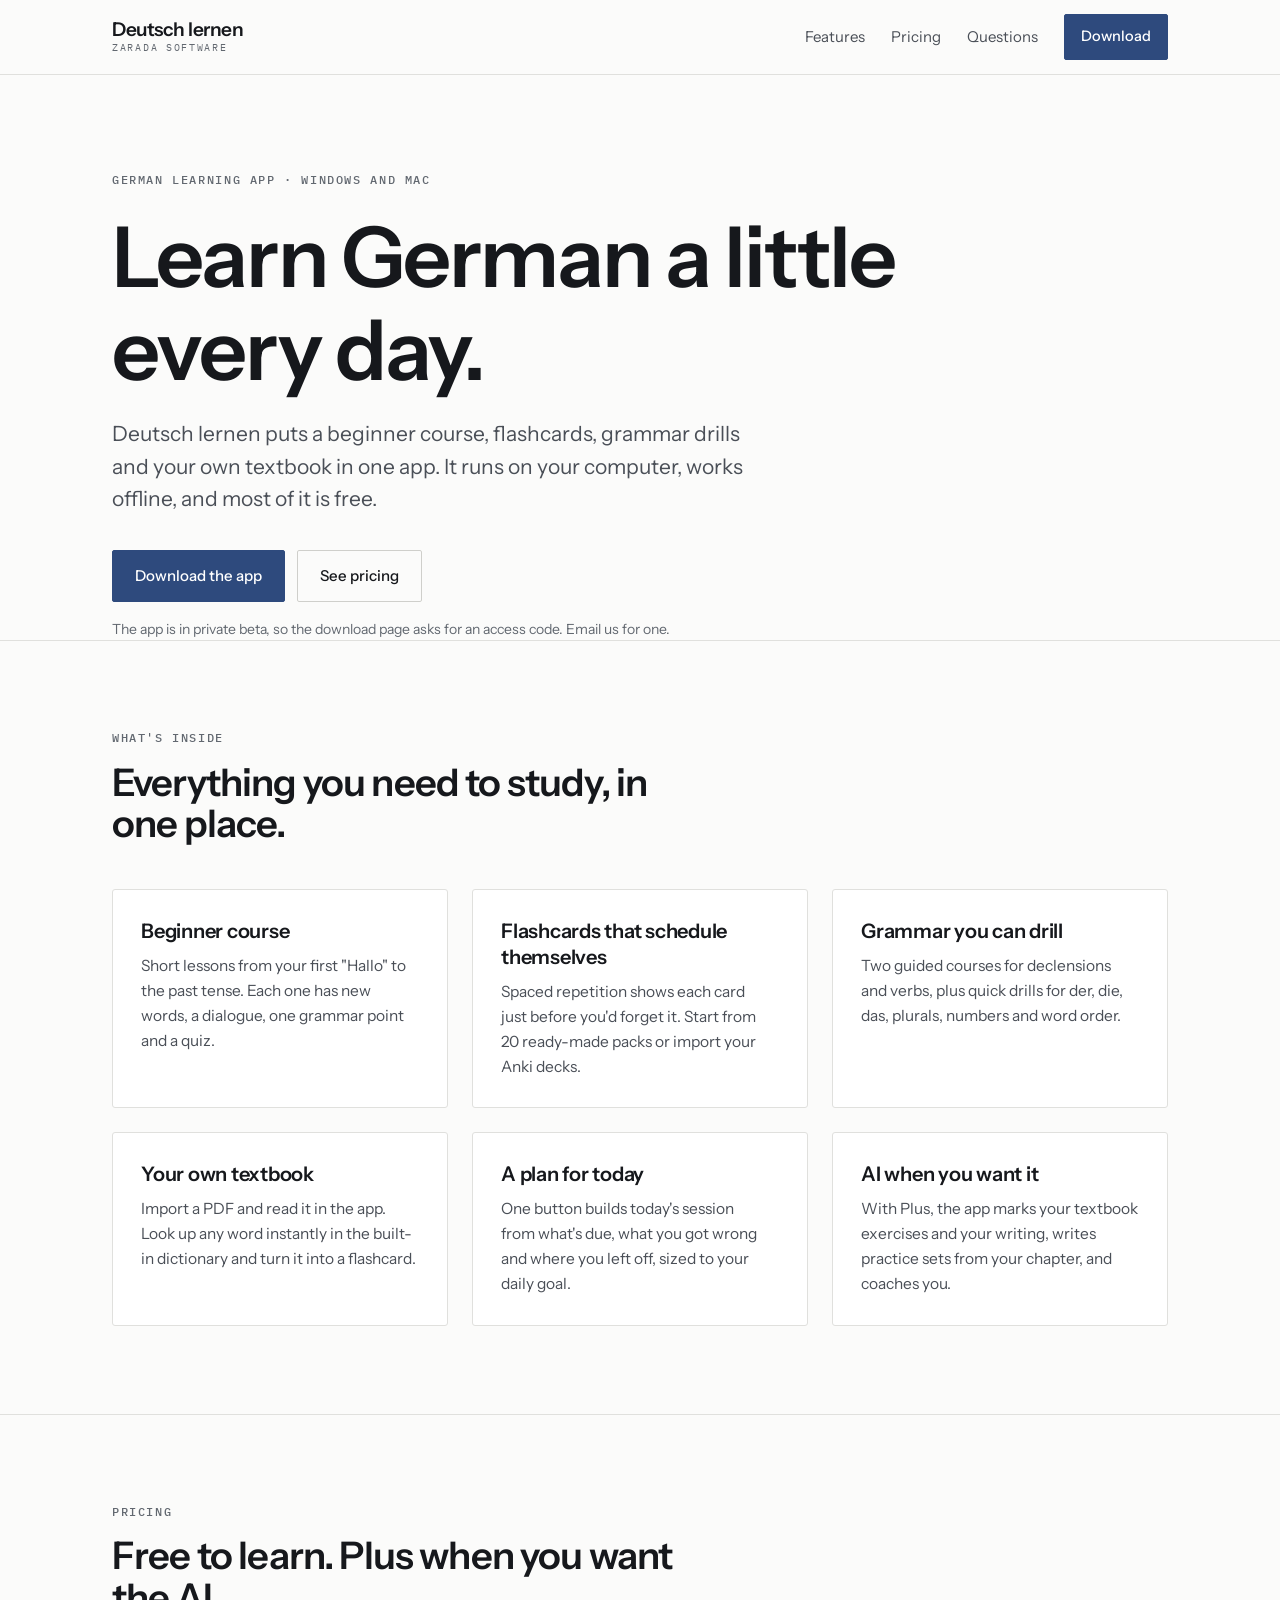
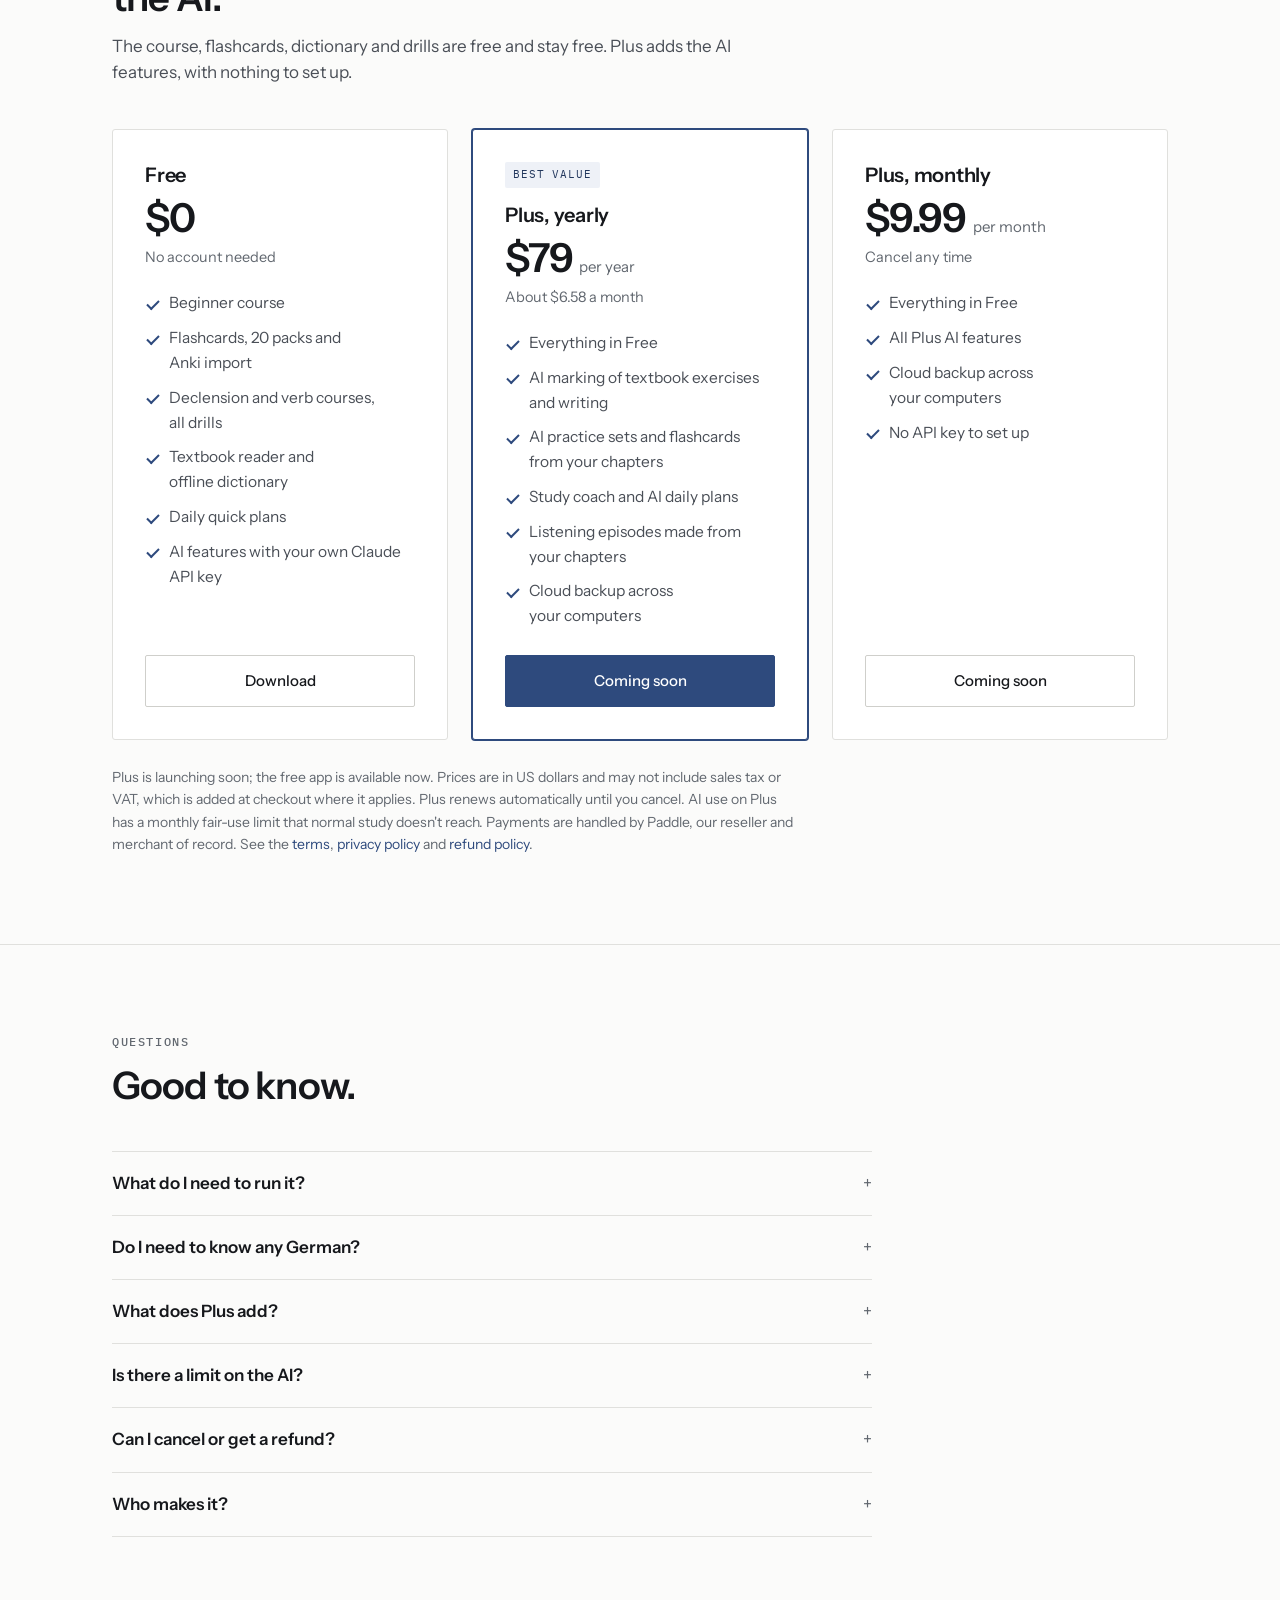
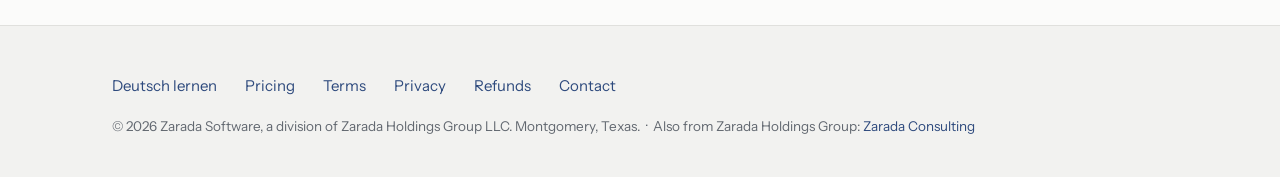
==== deutsch-lernen/index.html @ 9de16ccf "Add the Deutsch lernen product section: pricing, terms, privacy, refunds A software section at /deut" ====
<!DOCTYPE html>
<html lang="en">
<head>
<meta charset="utf-8">
<meta name="viewport" content="width=device-width, initial-scale=1">
<title>Deutsch lernen — Learn German a little every day</title>
<meta name="description" content="Deutsch lernen is a German learning app for Windows and Mac: a beginner course, flashcards, grammar drills and your own textbook in one place. Free to use, with an optional Plus plan for AI features.">
<meta property="og:type" content="website">
<meta property="og:title" content="Deutsch lernen — Learn German a little every day">
<meta property="og:description" content="A beginner course, flashcards, grammar drills and your own textbook in one app. Free to use, with an optional Plus plan for AI features.">
<meta property="og:url" content="https://zaradaholdingsgroup.com/deutsch-lernen/">
<link rel="preconnect" href="https://fonts.googleapis.com">
<link rel="preconnect" href="https://fonts.gstatic.com" crossorigin>
<link href="https://fonts.googleapis.com/css2?family=Instrument+Sans:ital,wght@0,400..700;1,400..600&family=IBM+Plex+Mono:wght@400;500&display=swap" rel="stylesheet">
<link rel="stylesheet" href="/styles.css">
<link rel="stylesheet" href="/deutsch-lernen/product.css">
</head>
<body>

<header>
  <div class="wrap bar">
    <a class="mark" href="/deutsch-lernen/"><b>Deutsch lernen</b><span>Zarada Software</span></a>
    <nav class="snav">
      <a href="#features">Features</a>
      <a href="#pricing">Pricing</a>
      <a href="#faq">Questions</a>
      <a class="btn" href="/lab/">Download</a>
    </nav>
  </div>
</header>

<main>
  <section class="hero">
    <div class="wrap">
      <p class="eyebrow">German learning app · Windows and Mac</p>
      <h1 style="margin-top:20px">Learn German a little every day.</h1>
      <p class="lede">Deutsch lernen puts a beginner course, flashcards, grammar drills and your own textbook in one app. It runs on your computer, works offline, and most of it is free.</p>
      <div class="btnrow">
        <a class="btn" href="/lab/">Download the app</a>
        <a class="btn ghost" href="#pricing">See pricing</a>
      </div>
      <p class="fine">The app is in private beta, so the download page asks for an access code. Email us for one.</p>
    </div>
  </section>

  <hr class="rule">

  <section id="features">
    <div class="wrap">
      <div class="sechead">
        <p class="eyebrow">What's inside</p>
        <h2>Everything you need to study, in one place.</h2>
      </div>
      <div class="cols c3">
        <div class="feature"><h3>Beginner course</h3><p>Short lessons from your first "Hallo" to the past tense. Each one has new words, a dialogue, one grammar point and a quiz.</p></div>
        <div class="feature"><h3>Flashcards that schedule themselves</h3><p>Spaced repetition shows each card just before you'd forget it. Start from 20 ready-made packs or import your Anki decks.</p></div>
        <div class="feature"><h3>Grammar you can drill</h3><p>Two guided courses for declensions and verbs, plus quick drills for der, die, das, plurals, numbers and word order.</p></div>
        <div class="feature"><h3>Your own textbook</h3><p>Import a PDF and read it in the app. Look up any word instantly in the built-in dictionary and turn it into a flashcard.</p></div>
        <div class="feature"><h3>A plan for today</h3><p>One button builds today's session from what's due, what you got wrong and where you left off, sized to your daily goal.</p></div>
        <div class="feature"><h3>AI when you want it</h3><p>With Plus, the app marks your textbook exercises and your writing, writes practice sets from your chapter, and coaches you.</p></div>
      </div>
    </div>
  </section>

  <hr class="rule">

  <section id="pricing">
    <div class="wrap">
      <div class="sechead">
        <p class="eyebrow">Pricing</p>
        <h2>Free to learn. Plus when you want the AI.</h2>
        <p class="lede">The course, flashcards, dictionary and drills are free and stay free. Plus adds the AI features, with nothing to set up.</p>
      </div>
      <div class="cols c3 plans">
        <div class="plan">
          <h3>Free</h3>
          <p class="price">$0</p>
          <p class="sub">No account needed</p>
          <ul>
            <li>Beginner course</li>
            <li>Flashcards, 20 packs and Anki import</li>
            <li>Declension and verb courses, all drills</li>
            <li>Textbook reader and offline dictionary</li>
            <li>Daily quick plans</li>
            <li>AI features with your own Claude API key</li>
          </ul>
          <div class="spacer"></div>
          <a class="btn ghost" href="/lab/">Download</a>
        </div>
        <div class="plan best">
          <span class="tag">Best value</span>
          <h3>Plus, yearly</h3>
          <p class="price">$79 <small>per year</small></p>
          <p class="sub">About $6.58 a month</p>
          <ul>
            <li>Everything in Free</li>
            <li>AI marking of textbook exercises and writing</li>
            <li>AI practice sets and flashcards from your chapters</li>
            <li>Study coach and AI daily plans</li>
            <li>Listening episodes made from your chapters</li>
            <li>Cloud backup across your computers</li>
          </ul>
          <div class="spacer"></div>
          <a class="btn" href="/lab/">Coming soon</a>
        </div>
        <div class="plan">
          <h3>Plus, monthly</h3>
          <p class="price">$9.99 <small>per month</small></p>
          <p class="sub">Cancel any time</p>
          <ul>
            <li>Everything in Free</li>
            <li>All Plus AI features</li>
            <li>Cloud backup across your computers</li>
            <li>No API key to set up</li>
          </ul>
          <div class="spacer"></div>
          <a class="btn ghost" href="/lab/">Coming soon</a>
        </div>
      </div>
      <p class="fineprint">Plus is launching soon; the free app is available now. Prices are in US dollars and may not include sales tax or VAT, which is added at checkout where it applies. Plus renews automatically until you cancel. AI use on Plus has a monthly fair-use limit that normal study doesn't reach. Payments are handled by Paddle, our reseller and merchant of record. See the <a href="/deutsch-lernen/terms/">terms</a>, <a href="/deutsch-lernen/privacy/">privacy policy</a> and <a href="/deutsch-lernen/refunds/">refund policy</a>.</p>
    </div>
  </section>

  <hr class="rule">

  <section id="faq">
    <div class="wrap">
      <div class="sechead">
        <p class="eyebrow">Questions</p>
        <h2>Good to know.</h2>
      </div>
      <div class="faq">
        <details><summary>What do I need to run it?</summary><p>A Windows or Mac computer. The app runs on your computer and keeps your study data there. The free features work without an internet connection.</p></details>
        <details><summary>Do I need to know any German?</summary><p>No. A short setup asks your level, and beginners start with lesson one of the built-in course. If you already have a textbook, you can import it and study from that.</p></details>
        <details><summary>What does Plus add?</summary><p>The AI features: marking the exercises you do in your textbook, marking your writing, practice sets and flashcards made from your chapters, a study coach, and listening episodes. It also backs up your progress so it follows you between computers.</p></details>
        <details><summary>Is there a limit on the AI?</summary><p>Yes, a monthly fair-use limit. It's set well above what steady daily study uses. If you reach it, the AI features pause until your next month starts, and everything else keeps working.</p></details>
        <details><summary>Can I cancel or get a refund?</summary><p>You can cancel any time and keep Plus until the end of the period you paid for. If Plus isn't for you, ask within 14 days of a payment and we'll refund it. The <a href="/deutsch-lernen/refunds/">refund policy</a> has the details.</p></details>
        <details><summary>Who makes it?</summary><p>Deutsch lernen is made by Clay Zarada and published by Zarada Software, a division of Zarada Holdings Group LLC in Montgomery, Texas. Questions go to <a href="mailto:Clayzarada00@gmail.com">Clayzarada00@gmail.com</a>.</p></details>
      </div>
    </div>
  </section>
</main>

<footer class="sfoot">
  <div class="wrap">
    <div class="frow">
      <a href="/deutsch-lernen/">Deutsch lernen</a>
      <a href="/deutsch-lernen/#pricing">Pricing</a>
      <a href="/deutsch-lernen/terms/">Terms</a>
      <a href="/deutsch-lernen/privacy/">Privacy</a>
      <a href="/deutsch-lernen/refunds/">Refunds</a>
      <a href="mailto:Clayzarada00@gmail.com">Contact</a>
    </div>
    <p>&copy; 2026 Zarada Software, a division of Zarada Holdings Group LLC. Montgomery, Texas. &nbsp;·&nbsp; Also from Zarada Holdings Group: <a href="/">Zarada Consulting</a></p>
  </div>
</footer>

</body>
</html>
---- styles.css ----
:root{
  --ink:#16181c;
  --ink-2:#4a4f57;
  --ink-3:#626870;
  --paper:#fbfbfa;
  --paper-2:#f2f2f0;
  --line:#e0e0dd;
  --line-2:#cfcfcb;
  --accent:#2e4a7d;
  --accent-deep:#22375d;
  --accent-wash:#eef1f7;
  --max:1120px;
  --sans:"Instrument Sans", "Helvetica Neue", Helvetica, sans-serif;
  --mono:"IBM Plex Mono", ui-monospace, monospace;
  --ease-out:cubic-bezier(0.23,1,0.32,1);
}
*{box-sizing:border-box}
html{-webkit-text-size-adjust:100%;scrollbar-color:var(--line-2) var(--paper-2)}
body{
  margin:0;background:var(--paper);color:var(--ink);
  font-family:var(--sans);font-size:17px;line-height:1.6;
  -webkit-font-smoothing:antialiased;text-wrap:pretty;
}
::selection{background:var(--accent-wash);color:var(--accent-deep)}
::-webkit-scrollbar{width:12px;height:12px}
::-webkit-scrollbar-track{background:var(--paper-2)}
::-webkit-scrollbar-thumb{background:var(--line-2);border-radius:20px;border:3px solid var(--paper-2)}
::-webkit-scrollbar-thumb:hover{background:var(--ink-3)}
:focus-visible{outline:2px solid var(--accent);outline-offset:2px}
a{color:var(--accent);text-decoration:none;transition:color .15s ease}
a:hover{color:var(--accent-deep);text-decoration:underline;text-underline-offset:3px}
h1,h2,h3{margin:0;font-weight:600;letter-spacing:-0.022em;line-height:1.1}
h1{font-size:clamp(38px,5.4vw,62px)}
h2{font-size:clamp(27px,3.2vw,38px)}
h3{font-size:20px;letter-spacing:-0.012em;line-height:1.3}
p{margin:0}
ul{margin:0;padding:0;list-style:none}
.wrap{max-width:var(--max);margin:0 auto;padding:0 32px}
.eyebrow{
  font-family:var(--mono);font-size:11.5px;font-weight:500;
  letter-spacing:.14em;text-transform:uppercase;color:var(--ink-3);
}
.lede{font-size:clamp(18px,2vw,21px);line-height:1.55;color:var(--ink-2);max-width:60ch}
.rule{height:1px;background:var(--line);border:0;margin:0}

/* header */
header{
  position:sticky;top:0;z-index:50;background:rgba(251,251,250,.88);
  backdrop-filter:saturate(140%) blur(10px);border-bottom:1px solid var(--line);
}
.bar{display:flex;align-items:center;gap:32px;height:74px;justify-content:space-between}
.mark{display:flex;flex-direction:column;line-height:1.05;flex:none}
.mark b{font-size:19px;font-weight:600;letter-spacing:-.02em;color:var(--ink)}
.mark span{font-family:var(--mono);font-size:10px;letter-spacing:.17em;text-transform:uppercase;color:var(--ink-3);margin-top:3px}
nav{display:flex;align-items:center;gap:28px;min-width:0}
nav a{
  font-size:15px;color:var(--ink-2);padding:4px 0;
  border-bottom:1.5px solid transparent;text-decoration:none;
  transition:color .15s ease,border-color .15s ease;
}
nav a:hover{color:var(--ink);text-decoration:none}
nav a.on{color:var(--ink);border-bottom-color:var(--accent)}
.navcall{display:flex;align-items:center;gap:18px;flex:none}
.navcall .btn{white-space:nowrap}
.tel{font-family:var(--mono);font-size:13.5px;color:var(--ink-2);letter-spacing:-.01em}
.tel:hover{color:var(--accent);text-decoration:none}
.burger{display:none;background:none;border:1px solid var(--line-2);border-radius:2px;padding:8px 10px;cursor:pointer}
.burger span{display:block;width:17px;height:1.5px;background:var(--ink);margin:3.5px 0}

.btn{
  display:inline-flex;align-items:center;justify-content:center;gap:9px;
  font-family:var(--sans);font-size:15px;font-weight:500;
  padding:13px 22px;min-height:46px;border-radius:2px;border:1px solid var(--accent);
  background:var(--accent);color:#fff;cursor:pointer;text-decoration:none;
  transition:background .15s ease,border-color .15s ease,color .15s ease,transform .1s var(--ease-out);
}
.btn:hover{background:var(--accent-deep);border-color:var(--accent-deep);color:#fff;text-decoration:none}
.btn:active{transform:scale(0.97)}
.btn.ghost{background:transparent;color:var(--ink);border-color:var(--line-2)}
.btn.ghost:hover{background:#fff;border-color:var(--ink);color:var(--ink)}
.btnrow{display:flex;flex-wrap:wrap;gap:12px}
.mobilecta{display:none}

/* page shell */
main{min-height:60vh}
.page{display:none}
.page.live{display:block}
section{padding:88px 0}
section.tight{padding:64px 0}
.band{background:var(--paper-2);border-top:1px solid var(--line);border-bottom:1px solid var(--line)}

/* hero */
.hero{padding:88px 0 0}
.hero .eyebrow{margin-bottom:22px}
.hero h1{max-width:14ch;font-size:clamp(42px,6.6vw,84px)}
.hero .lede{margin-top:26px;max-width:46ch}
.hero .btnrow{margin-top:36px}
.herosplit{
  display:grid;grid-template-columns:1.15fr 0.85fr;gap:64px;align-items:center;
  padding-bottom:64px;
}
.hero-portrait{
  margin:0;position:relative;border-radius:4px;overflow:hidden;
  aspect-ratio:4/5;background:var(--paper-2);border:1px solid var(--line-2);
}
.hero-portrait img{
  display:block;width:100%;height:100%;object-fit:cover;object-position:52% 22%;
}
.factsbar{
  border-top:1px solid var(--line);border-bottom:1px solid var(--line);
  display:grid;grid-template-columns:repeat(4,1fr);
}
.factsbar div{padding:20px 24px;border-left:1px solid var(--line);display:flex;flex-direction:column;gap:6px}
.factsbar div:first-child{padding-left:0;border-left:0}
.factsbar .k{font-family:var(--mono);font-size:11px;letter-spacing:.1em;text-transform:uppercase;color:var(--ink-3)}
.factsbar .v{font-size:15.5px;color:var(--ink)}
.facts{border-top:1px solid var(--line);display:grid;gap:0}
.facts div{padding:15px 0;border-bottom:1px solid var(--line);display:flex;justify-content:space-between;gap:20px}
.facts dt,.facts .k{font-family:var(--mono);font-size:11.5px;letter-spacing:.1em;text-transform:uppercase;color:var(--ink-3);padding-top:3px}
.facts .v{font-size:15.5px;color:var(--ink);text-align:right}

/* grids */
.cols{display:grid;gap:40px}
.c2{grid-template-columns:repeat(2,1fr)}
.c3{grid-template-columns:repeat(3,1fr)}
.c4{grid-template-columns:repeat(4,1fr)}
.split{display:grid;grid-template-columns:minmax(0,340px) minmax(0,1fr);gap:72px;align-items:start}
.split-narrow{grid-template-columns:minmax(0,240px) minmax(0,1fr);gap:56px}
.split-wide{grid-template-columns:minmax(0,380px) minmax(0,1fr)}

.item{border-top:1px solid var(--line-2);padding-top:20px;position:relative;overflow:hidden}
.item .num{
  position:absolute;right:-4px;top:-8px;z-index:0;
  font-family:var(--mono);font-size:68px;line-height:1;font-weight:500;
  color:var(--accent);opacity:.12;letter-spacing:-.03em;
}
.item h3{margin-bottom:10px;position:relative;z-index:1}
.item p{color:var(--ink-2);font-size:16px;position:relative;z-index:1;max-width:29ch}

.card{background:#fff;border:1px solid var(--line);border-radius:3px;padding:36px}
.card h3{margin-bottom:12px}
.card p{color:var(--ink-2)}
.checks{margin-top:22px;display:grid;gap:11px}
.checks li{position:relative;padding-left:24px;font-size:15.5px;color:var(--ink-2)}
.checks li::before{
  content:"";position:absolute;left:2px;top:9px;width:7px;height:7px;
  border:1.5px solid var(--accent);border-top:0;border-left:0;transform:rotate(45deg);
}

/* photo slot */
.slot{
  position:relative;aspect-ratio:4/5;border:1px solid var(--line-2);border-radius:3px;overflow:hidden;
  background-color:#f4f4f2;
  background-image:repeating-linear-gradient(135deg,#eaeae7 0 8px,#f4f4f2 8px 16px);
  display:flex;align-items:flex-end;padding:16px;
}
.slot span{
  font-family:var(--mono);font-size:11px;letter-spacing:.08em;text-transform:uppercase;
  color:var(--ink-3);background:rgba(251,251,250,.92);padding:6px 9px;border:1px solid var(--line);
}

/* visual texture */
.hero{position:relative;overflow:hidden}
.hero > .wrap{position:relative;z-index:1}
.hero h1 em{font-style:normal;color:var(--accent);position:relative;white-space:nowrap}
.hero h1 em::after{content:"";position:absolute;left:0;right:0;bottom:.06em;height:2px;background:var(--accent);opacity:.3}

.eyebrow.tick{display:flex;align-items:center;gap:10px}
.eyebrow.tick::before{content:"";width:18px;height:2px;background:var(--accent);flex:none}

.ink{background:#141b26;color:#e9eaec;border:0}
.ink h2,.ink h3{color:#fff}
.ink p{color:#a7adb8}
.ink .eyebrow{color:#7d8695}
.ink .eyebrow.tick::before{background:#6f8fc4}
.ink .item{border-top-color:#2b3644}
.ink .item .num{color:#7ea0d6;opacity:.18}
.ink a{color:#a8c2ea}
.ink .btn.ghost{color:#fff;border-color:#3a4657}
.ink .btn.ghost:hover{background:#fff;color:#141b26;border-color:#fff}

.card{position:relative;transition:box-shadow .25s var(--ease-out),transform .25s var(--ease-out),border-color .25s var(--ease-out)}
.card::before{content:"";position:absolute;left:-1px;right:-1px;top:-1px;height:2px;background:var(--accent);opacity:0;transition:opacity .25s var(--ease-out)}
.card:hover{border-color:var(--line-2);box-shadow:0 26px 50px -22px rgba(20,27,38,.5);transform:translateY(-6px)}
.card:hover::before{opacity:1}

.steps{counter-reset:s}
.steps .item{position:relative;counter-increment:s;overflow:hidden}
.steps .item::after{
  content:counter(s,decimal-leading-zero);
  position:absolute;right:-2px;top:4px;
  font-family:var(--mono);font-size:60px;line-height:1;font-weight:500;
  color:var(--accent);opacity:.1;letter-spacing:-.04em;
}
.steps .item h3,.steps .item p{position:relative;z-index:1}
.steps .item p{max-width:33ch}

.quotebar{
  border-left:2px solid var(--accent);padding:2px 0 2px 26px;
  font-size:clamp(21px,2.5vw,27px);line-height:1.35;letter-spacing:-.018em;color:var(--ink);max-width:32ch;
  position:relative;
}
.quotebar::before{
  content:"\201C";position:absolute;left:12px;top:-46px;z-index:0;
  font-family:var(--sans);font-size:110px;font-weight:600;color:var(--accent);opacity:.15;
  line-height:1;
}

.wide{margin:0;border:1px solid var(--line-2);border-radius:3px;overflow:hidden;background:var(--paper-2);aspect-ratio:16/10}
.wide img{display:block;width:100%;height:100%;object-fit:cover;object-position:76% 42%}

/* forms */
form{display:grid;gap:22px;max-width:640px}
.field{display:grid;gap:8px}
label{font-family:var(--mono);font-size:11.5px;letter-spacing:.1em;text-transform:uppercase;color:var(--ink-2)}
label .opt{text-transform:none;letter-spacing:0;color:var(--ink-3);font-size:11px}
input,select,textarea{
  font-family:var(--sans);font-size:16px;color:var(--ink);background:#fff;
  border:1px solid var(--line-2);border-radius:2px;padding:13px 14px;min-height:48px;width:100%;
  appearance:none;transition:border-color .15s ease,box-shadow .15s ease;
}
select{background-image:linear-gradient(45deg,transparent 50%,var(--ink-3) 50%),linear-gradient(135deg,var(--ink-3) 50%,transparent 50%);
  background-position:calc(100% - 20px) 21px,calc(100% - 15px) 21px;background-size:5px 5px,5px 5px;background-repeat:no-repeat}
textarea{min-height:130px;resize:vertical;line-height:1.55}
input:focus,select:focus,textarea:focus{outline:0;border-color:var(--accent);box-shadow:0 0 0 3px var(--accent-wash)}
.two{display:grid;grid-template-columns:1fr 1fr;gap:22px}
.formnote{font-size:14px;color:var(--ink-3);max-width:52ch}
/* Netlify honeypot — hidden from people, left for bots to fill in */
.hidden-field{display:none}

fieldset.field{border:0;padding:0;margin:0;display:grid;gap:10px}
fieldset.field legend{
  font-family:var(--mono);font-size:11.5px;letter-spacing:.1em;text-transform:uppercase;
  color:var(--ink-2);padding:0;margin:0 0 2px;
}
fieldset.field label{
  display:flex;align-items:center;gap:11px;font-family:var(--sans);
  font-size:15.5px;text-transform:none;letter-spacing:0;color:var(--ink-2);
  cursor:pointer;padding:4px 0;
}
fieldset.field input[type="checkbox"]{
  appearance:none;-webkit-appearance:none;
  width:20px;height:20px;min-height:20px;flex:none;
  margin:0;padding:0;position:relative;
  border:1.5px solid var(--line-2);border-radius:4px;background:#fff;
  cursor:pointer;transition:background .15s ease,border-color .15s ease;
}
fieldset.field input[type="checkbox"]:hover{border-color:var(--accent)}
fieldset.field input[type="checkbox"]:checked{background:var(--accent);border-color:var(--accent)}
fieldset.field input[type="checkbox"]:checked::after{
  content:"";position:absolute;left:6px;top:2px;
  width:5px;height:10px;border:solid #fff;border-width:0 2px 2px 0;
  transform:rotate(45deg);
}
fieldset.field input[type="checkbox"]:focus-visible{outline:2px solid var(--accent);outline-offset:2px}

/* footer */
footer{border-top:1px solid var(--line);background:var(--paper-2);padding:64px 0 40px}
.fgrid{display:grid;grid-template-columns:1.4fr 1fr 1fr;gap:48px}
.fgrid h4{font-family:var(--mono);font-size:11.5px;letter-spacing:.12em;text-transform:uppercase;color:var(--ink-3);margin:0 0 16px;font-weight:500}
.fgrid li{margin-bottom:9px;font-size:15px;color:var(--ink-2)}
.fgrid a{color:var(--ink-2)}
.fgrid a:hover{color:var(--accent)}
.fbot{margin-top:52px;padding-top:22px;border-top:1px solid var(--line-2);display:flex;justify-content:space-between;gap:24px;flex-wrap:wrap}
.fbot p{font-size:13.5px;color:var(--ink-3)}
/* hidden link to /lab/ — looks like plain text */
.fbot a.egg,.fbot a.egg:hover{color:inherit;text-decoration:none;cursor:text}

/* motion: hero entrance + scroll reveal, off entirely under reduced-motion */
@media (prefers-reduced-motion:no-preference){
  .hero .eyebrow,.hero h1,.hero .lede,.hero .btnrow,.hero .facts{
    animation:rise .7s var(--ease-out) both;
  }
  .hero .eyebrow{animation-delay:.02s}
  .hero h1{animation-delay:.08s}
  .hero .lede{animation-delay:.16s}
  .hero .btnrow{animation-delay:.24s}
  .hero .facts{animation-delay:.2s}
  @keyframes rise{
    from{opacity:0;transform:translateY(14px)}
    to{opacity:1;transform:translateY(0)}
  }
  .reveal{opacity:0;transform:translateY(16px);transition:opacity .6s var(--ease-out),transform .6s var(--ease-out)}
  .reveal.in{opacity:1;transform:translateY(0)}
}

@media (max-width:900px){
  .herosplit,.split,.split-narrow,.split-wide,.c3,.c4{grid-template-columns:1fr;gap:40px}
  .c4{gap:32px}
  .fgrid{grid-template-columns:1fr 1fr}
  .herosplit{padding-bottom:40px}
  .hero-portrait{max-width:360px}
  .factsbar{grid-template-columns:1fr 1fr}
  .factsbar div:nth-child(odd){padding-left:0;border-left:0}
  .factsbar div:not(:nth-last-child(-n+2)){border-bottom:1px solid var(--line)}
}
@media (max-width:720px){
  .wrap{padding:0 20px}
  section{padding:64px 0}
  .hero{padding:56px 0 0}
  .herosplit{padding-bottom:32px}
  .hero-portrait{max-width:280px;margin:0 auto}
  .burger{display:block}
  .navcall .btn{display:none}
  .mobilecta{
    display:block;position:fixed;left:0;right:0;bottom:0;z-index:60;
    padding:12px 20px calc(12px + env(safe-area-inset-bottom));
    background:rgba(251,251,250,.94);backdrop-filter:saturate(140%) blur(10px);
    border-top:1px solid var(--line);
  }
  .mobilecta .btn{width:100%}
  body{padding-bottom:78px}
  nav{
    display:flex;position:absolute;top:74px;left:0;right:0;
    background:var(--paper);border-bottom:1px solid var(--line);
    flex-direction:column;align-items:stretch;gap:0;padding:8px 20px 20px;
    opacity:0;visibility:hidden;transform:translateY(-6px);pointer-events:none;
    transition:opacity .18s var(--ease-out),transform .18s var(--ease-out),visibility .18s;
  }
  nav.open{opacity:1;visibility:visible;transform:translateY(0);pointer-events:auto}
  nav a{padding:14px 0;border-bottom:1px solid var(--line)}
  nav a.on{border-bottom-color:var(--line);color:var(--accent)}
  .tel{display:none}
  .c2,.two,.fgrid{grid-template-columns:1fr}
  .facts .v{text-align:left}
  .facts div{flex-direction:column;gap:4px}
}
---- deutsch-lernen/product.css ----
/* Zarada Software pages (the Deutsch lernen product page and its legal pages). Builds on /styles.css. */
.snav{display:flex;gap:26px;align-items:center;margin-left:auto}
.snav a{font-size:15px;color:var(--ink-2)}
.snav a:hover{color:var(--ink);text-decoration:none}
.snav a.btn{color:#fff;padding:9px 16px;font-size:14.5px}
.hero{padding-top:96px}
.hero h1{max-width:16ch}
.hero .lede{margin-top:22px}
.hero .btnrow{margin-top:34px}
.hero .fine{margin-top:16px;font-size:14px;color:var(--ink-3)}
.c3{grid-template-columns:repeat(3,minmax(0,1fr));gap:24px}
.feature{background:#fff;border:1px solid var(--line);border-radius:3px;padding:28px}
.feature h3{margin-bottom:10px}
.feature p{color:var(--ink-2);font-size:15.5px}
.sechead{max-width:640px;margin-bottom:44px}
.sechead h2{margin-top:14px}
.sechead p.lede{margin-top:14px;font-size:17px}
.plans{align-items:stretch}
.plan{background:#fff;border:1px solid var(--line);border-radius:3px;padding:32px;display:flex;flex-direction:column}
.plan.best{border-color:var(--accent);box-shadow:0 0 0 1px var(--accent)}
.plan .tag{align-self:flex-start;font-family:var(--mono);font-size:11px;letter-spacing:.08em;text-transform:uppercase;
  background:var(--accent-wash);color:var(--accent-deep);padding:4px 8px;border-radius:2px;margin-bottom:14px}
.price{font-size:40px;font-weight:600;letter-spacing:-.03em;margin-top:8px;line-height:1.1}
.price small{font-size:15px;font-weight:400;color:var(--ink-3);letter-spacing:0}
.plan .sub{color:var(--ink-3);font-size:14.5px;margin-top:6px;min-height:1.6em}
.plan ul{margin-top:22px;display:grid;gap:10px}
.plan li{position:relative;padding-left:24px;color:var(--ink-2);font-size:15.5px}
.plan li::before{content:"";position:absolute;left:2px;top:.55em;width:10px;height:5px;border-left:2px solid var(--accent);
  border-bottom:2px solid var(--accent);transform:rotate(-45deg)}
.plan .btn{margin-top:auto}
.plan .spacer{height:26px}
.fineprint{margin-top:26px;font-size:14px;color:var(--ink-3);max-width:76ch}
.faq{max-width:760px;display:grid;gap:0}
.faq details{border-top:1px solid var(--line);padding:18px 0}
.faq details:last-child{border-bottom:1px solid var(--line)}
.faq summary{cursor:pointer;font-weight:600;font-size:17px;list-style:none}
.faq summary::-webkit-details-marker{display:none}
.faq summary::after{content:"+";float:right;color:var(--ink-3);font-weight:400}
.faq details[open] summary::after{content:"\2212"}
.faq p{color:var(--ink-2);margin-top:12px;font-size:16px}
.sfoot{padding:48px 0 40px}
.sfoot .frow{display:flex;flex-wrap:wrap;gap:14px 28px;align-items:baseline}
.sfoot .frow a{font-size:15px}
.sfoot p{font-size:13.5px;color:var(--ink-3);margin-top:18px}
/* legal pages */
.legal{max-width:760px}
.legal h1{font-size:clamp(32px,4vw,46px);margin-top:18px}
.legal .dated{font-family:var(--mono);font-size:12.5px;color:var(--ink-3);margin-top:16px;letter-spacing:.02em}
.legal .summary{margin-top:28px;background:#fff;border:1px solid var(--line);border-left:3px solid var(--accent);padding:20px 24px;border-radius:3px}
.legal .summary p{color:var(--ink-2);font-size:16px}
.legal h2{font-size:22px;letter-spacing:-.012em;margin-top:44px;line-height:1.3}
.legal p,.legal li{color:var(--ink-2);font-size:16.5px;line-height:1.65}
.legal p{margin-top:14px}
.legal ul{list-style:disc;padding-left:22px;margin-top:12px;display:grid;gap:8px}
.legal table{border-collapse:collapse;width:100%;margin-top:16px;font-size:15.5px}
.legal th,.legal td{text-align:left;padding:10px 12px;border-bottom:1px solid var(--line);vertical-align:top;color:var(--ink-2)}
.legal th{color:var(--ink);font-weight:600}
@media (max-width:860px){
  .c3{grid-template-columns:1fr}
  .snav a:not(.btn){display:none}
  .hero{padding-top:64px}
}
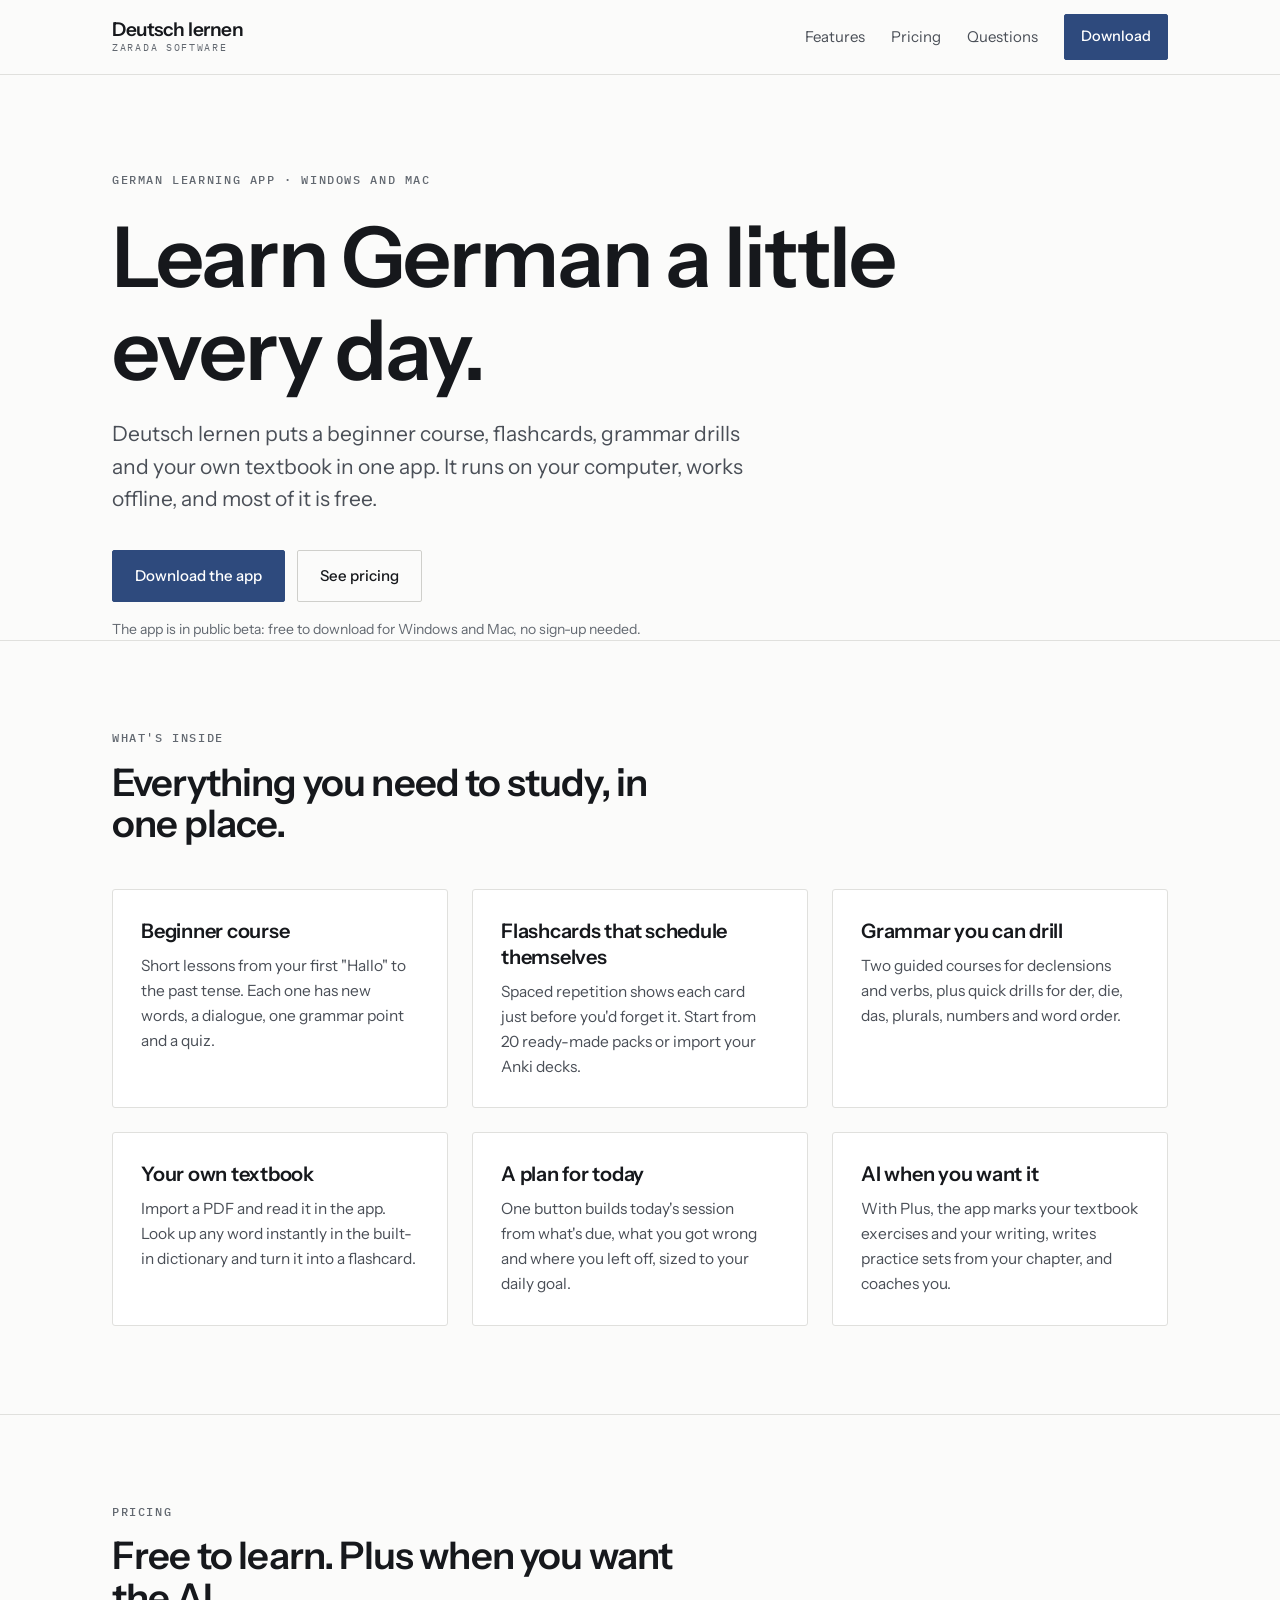
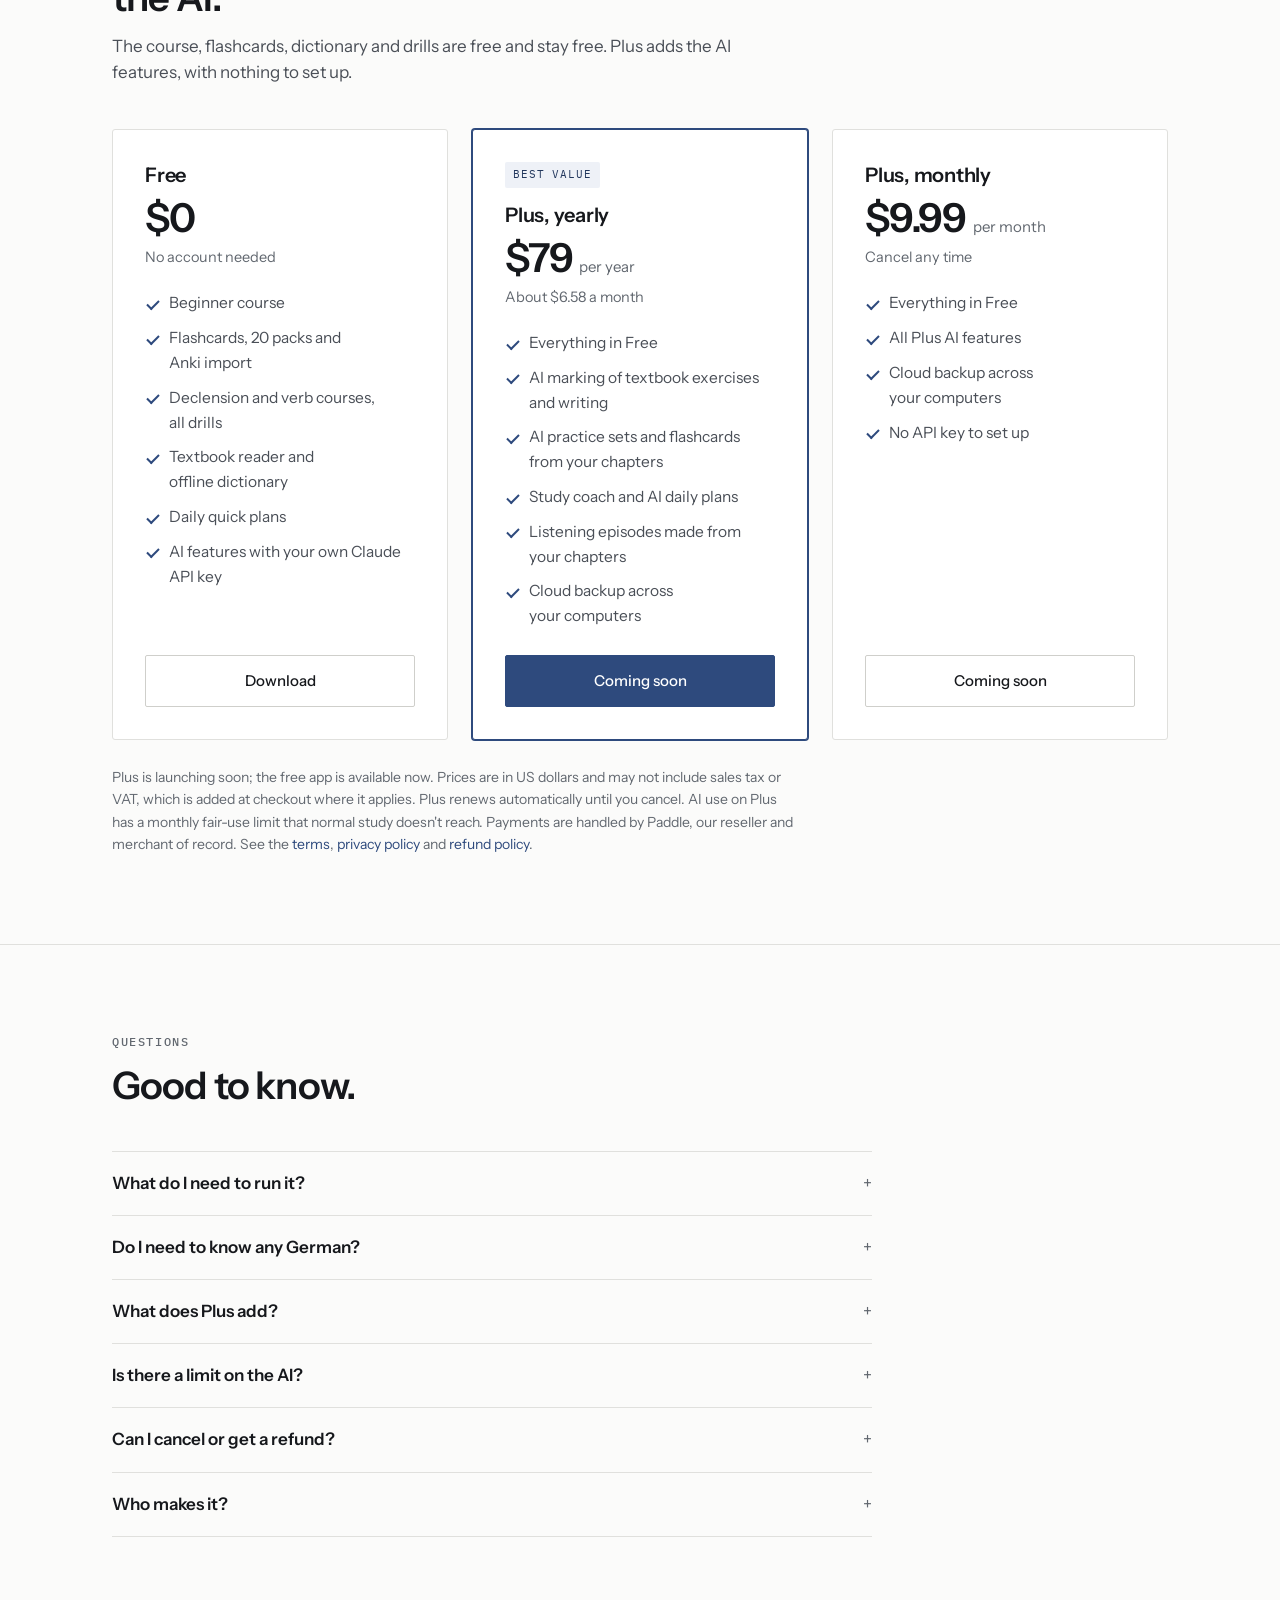
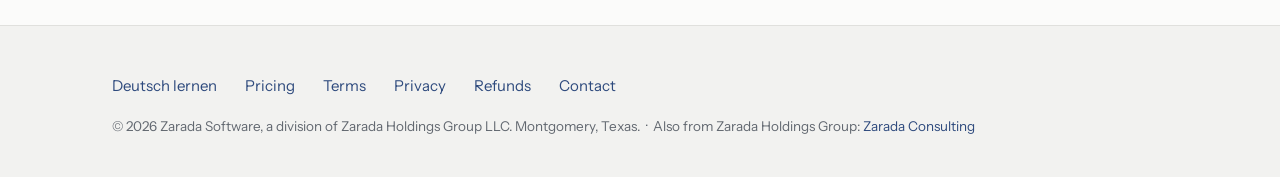
==== commit 5647f6ee: "Open the Deutsch lernen beta: remove the access code from the download page Co-Authored-By: Claude O" ====
--- a/deutsch-lernen/index.html
+++ b/deutsch-lernen/index.html
@@ -39,7 +39,7 @@
         <a class="btn" href="/lab/">Download the app</a>
         <a class="btn ghost" href="#pricing">See pricing</a>
       </div>
-      <p class="fine">The app is in private beta, so the download page asks for an access code. Email us for one.</p>
+      <p class="fine">The app is in public beta: free to download for Windows and Mac, no sign-up needed.</p>
     </div>
   </section>
 
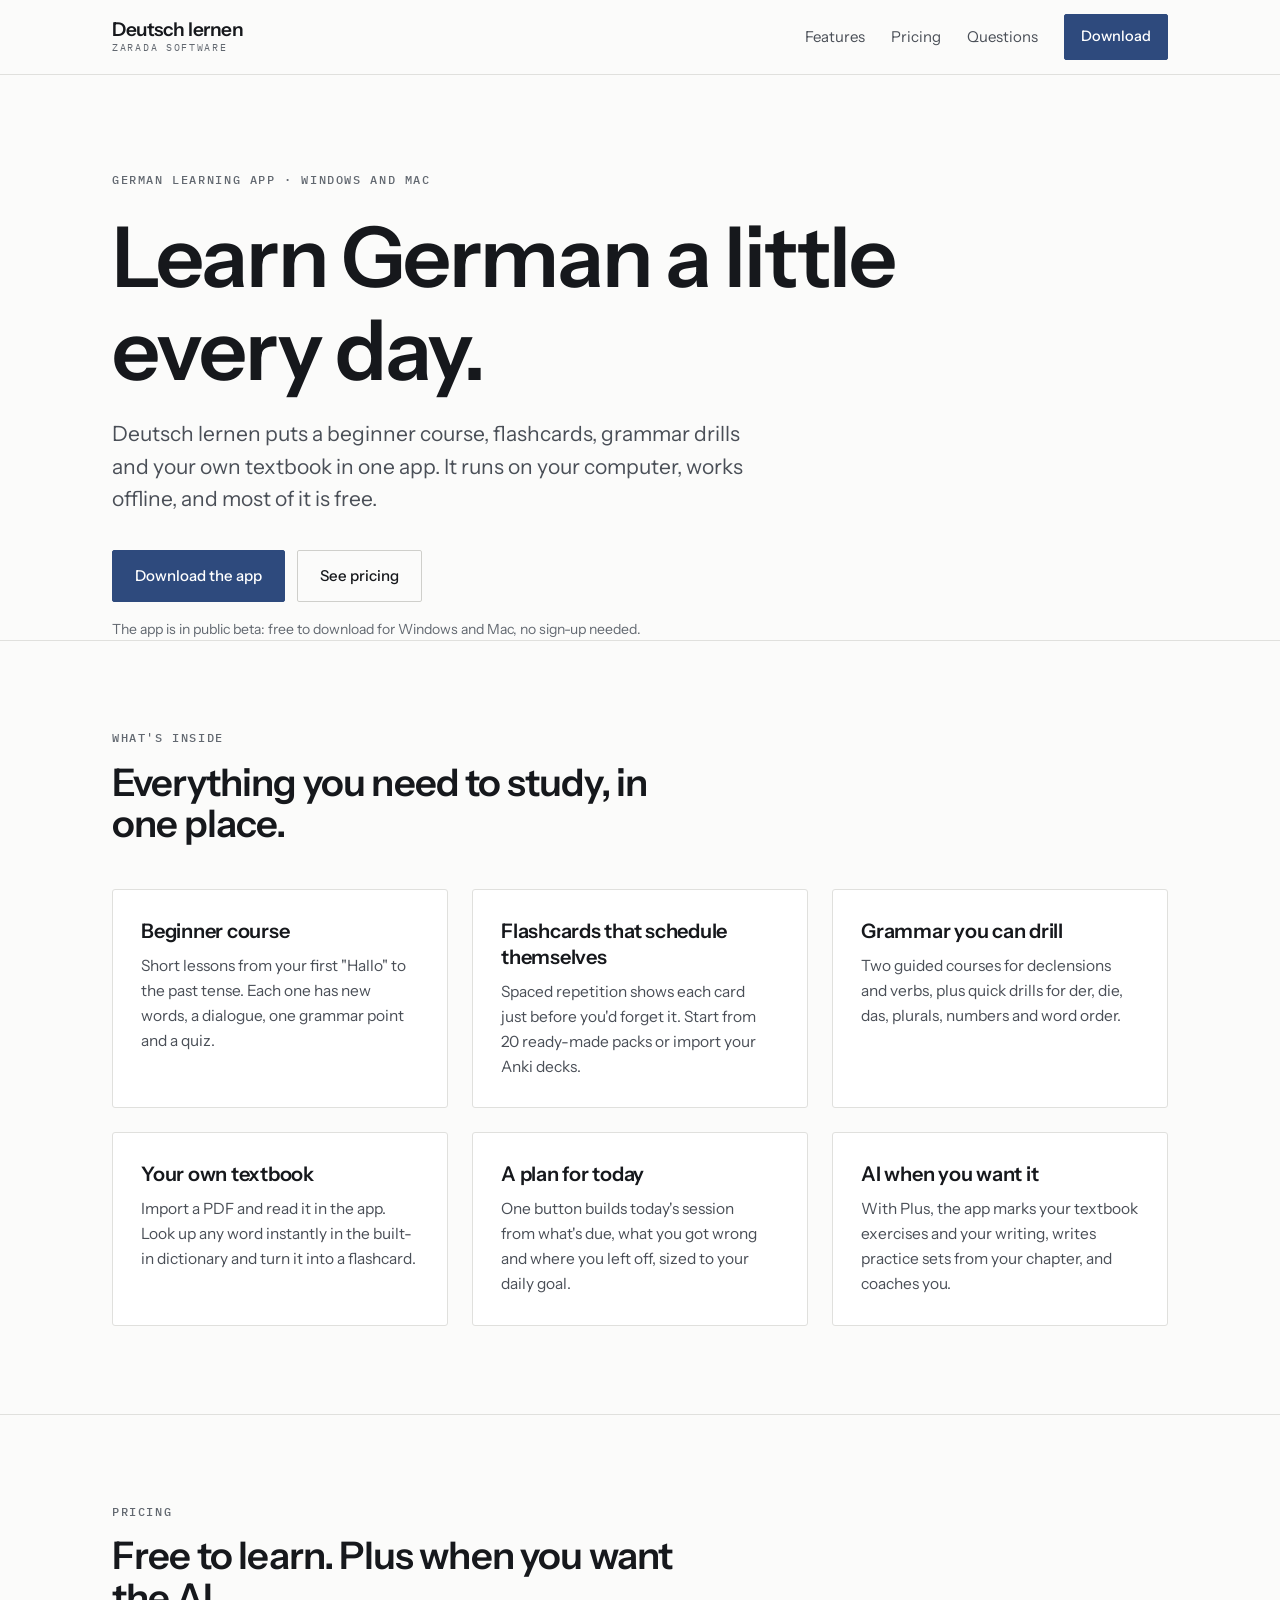
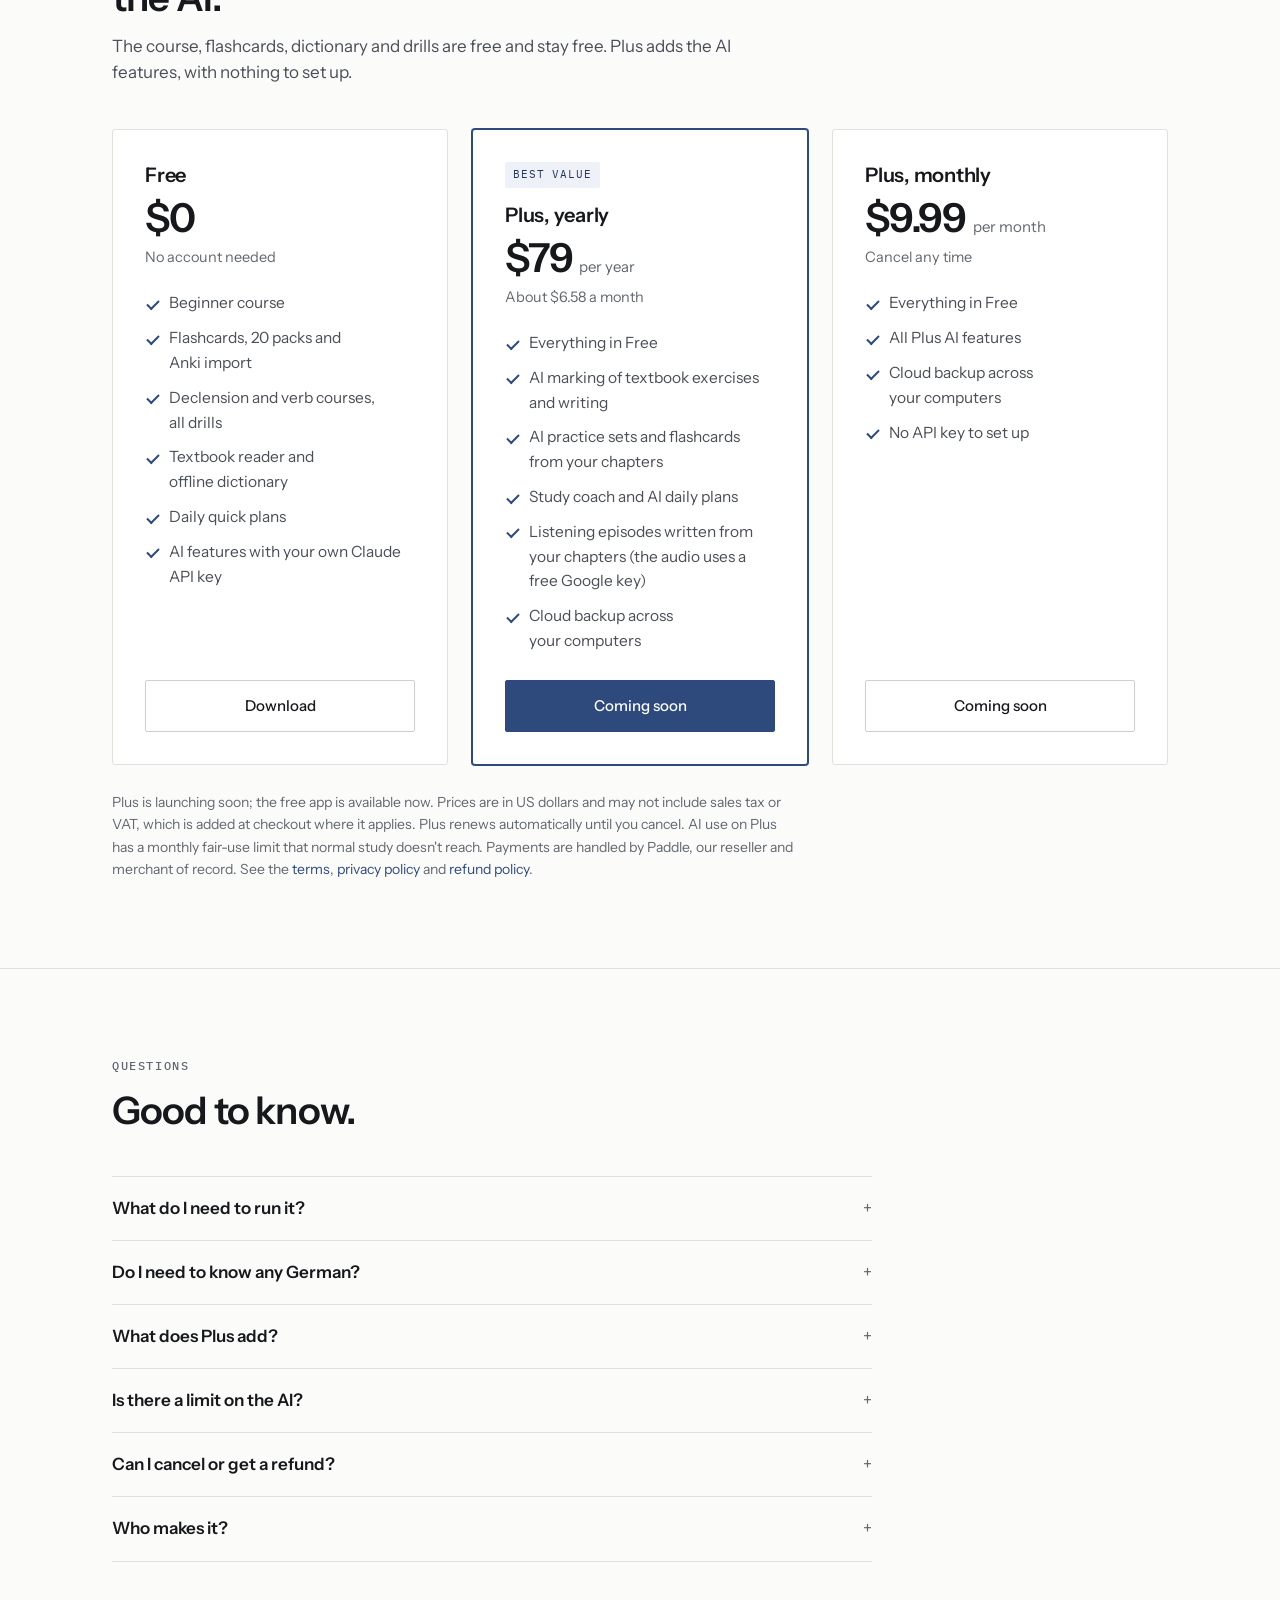
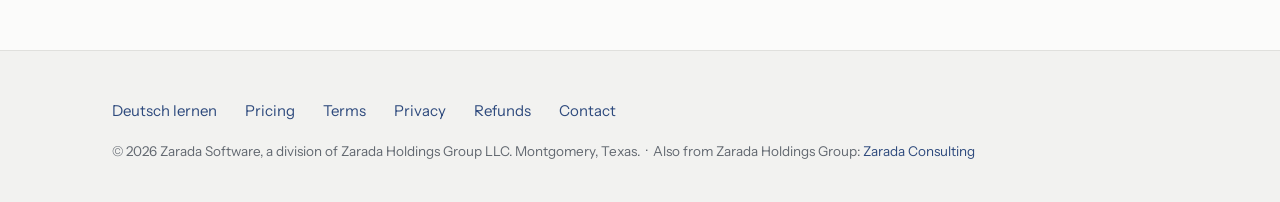
==== commit 71ae83e7: "Legal pages match the app: listening audio needs your own Gemini key; no device limit; no Google sig" ====
--- a/deutsch-lernen/index.html
+++ b/deutsch-lernen/index.html
@@ -24,7 +24,7 @@
       <a href="#features">Features</a>
       <a href="#pricing">Pricing</a>
       <a href="#faq">Questions</a>
-      <a class="btn" href="/lab/">Download</a>
+      <a class="btn" href="https://deutschlernenapp.com/download/">Download</a>
     </nav>
   </div>
 </header>
@@ -36,7 +36,7 @@
       <h1 style="margin-top:20px">Learn German a little every day.</h1>
       <p class="lede">Deutsch lernen puts a beginner course, flashcards, grammar drills and your own textbook in one app. It runs on your computer, works offline, and most of it is free.</p>
       <div class="btnrow">
-        <a class="btn" href="/lab/">Download the app</a>
+        <a class="btn" href="https://deutschlernenapp.com/download/">Download the app</a>
         <a class="btn ghost" href="#pricing">See pricing</a>
       </div>
       <p class="fine">The app is in public beta: free to download for Windows and Mac, no sign-up needed.</p>
@@ -85,7 +85,7 @@
             <li>AI features with your own Claude API key</li>
           </ul>
           <div class="spacer"></div>
-          <a class="btn ghost" href="/lab/">Download</a>
+          <a class="btn ghost" href="https://deutschlernenapp.com/download/">Download</a>
         </div>
         <div class="plan best">
           <span class="tag">Best value</span>
@@ -97,11 +97,11 @@
             <li>AI marking of textbook exercises and writing</li>
             <li>AI practice sets and flashcards from your chapters</li>
             <li>Study coach and AI daily plans</li>
-            <li>Listening episodes made from your chapters</li>
+            <li>Listening episodes written from your chapters (the audio uses a free Google key)</li>
             <li>Cloud backup across your computers</li>
           </ul>
           <div class="spacer"></div>
-          <a class="btn" href="/lab/">Coming soon</a>
+          <a class="btn" href="https://deutschlernenapp.com/download/">Coming soon</a>
         </div>
         <div class="plan">
           <h3>Plus, monthly</h3>
@@ -114,7 +114,7 @@
             <li>No API key to set up</li>
           </ul>
           <div class="spacer"></div>
-          <a class="btn ghost" href="/lab/">Coming soon</a>
+          <a class="btn ghost" href="https://deutschlernenapp.com/download/">Coming soon</a>
         </div>
       </div>
       <p class="fineprint">Plus is launching soon; the free app is available now. Prices are in US dollars and may not include sales tax or VAT, which is added at checkout where it applies. Plus renews automatically until you cancel. AI use on Plus has a monthly fair-use limit that normal study doesn't reach. Payments are handled by Paddle, our reseller and merchant of record. See the <a href="/deutsch-lernen/terms/">terms</a>, <a href="/deutsch-lernen/privacy/">privacy policy</a> and <a href="/deutsch-lernen/refunds/">refund policy</a>.</p>
@@ -132,10 +132,10 @@
       <div class="faq">
         <details><summary>What do I need to run it?</summary><p>A Windows or Mac computer. The app runs on your computer and keeps your study data there. The free features work without an internet connection.</p></details>
         <details><summary>Do I need to know any German?</summary><p>No. A short setup asks your level, and beginners start with lesson one of the built-in course. If you already have a textbook, you can import it and study from that.</p></details>
-        <details><summary>What does Plus add?</summary><p>The AI features: marking the exercises you do in your textbook, marking your writing, practice sets and flashcards made from your chapters, a study coach, and listening episodes. It also backs up your progress so it follows you between computers.</p></details>
+        <details><summary>What does Plus add?</summary><p>The AI features: marking the exercises you do in your textbook, marking your writing, practice sets and flashcards made from your chapters, a study coach, and listening episode scripts. Turning a script into audio uses Google's Gemini with your own free key, even on Plus. It also backs up your progress so it follows you between computers.</p></details>
         <details><summary>Is there a limit on the AI?</summary><p>Yes, a monthly fair-use limit. It's set well above what steady daily study uses. If you reach it, the AI features pause until your next month starts, and everything else keeps working.</p></details>
         <details><summary>Can I cancel or get a refund?</summary><p>You can cancel any time and keep Plus until the end of the period you paid for. If Plus isn't for you, ask within 14 days of a payment and we'll refund it. The <a href="/deutsch-lernen/refunds/">refund policy</a> has the details.</p></details>
-        <details><summary>Who makes it?</summary><p>Deutsch lernen is made by Clay Zarada and published by Zarada Software, a division of Zarada Holdings Group LLC in Montgomery, Texas. Questions go to <a href="mailto:Clayzarada00@gmail.com">Clayzarada00@gmail.com</a>.</p></details>
+        <details><summary>Who makes it?</summary><p>Deutsch lernen is made by Clay Zarada and published by Zarada Software, a division of Zarada Holdings Group LLC in Montgomery, Texas. Questions go to <a href="mailto:support@deutschlernenapp.com">support@deutschlernenapp.com</a>.</p></details>
       </div>
     </div>
   </section>
@@ -149,7 +149,7 @@
       <a href="/deutsch-lernen/terms/">Terms</a>
       <a href="/deutsch-lernen/privacy/">Privacy</a>
       <a href="/deutsch-lernen/refunds/">Refunds</a>
-      <a href="mailto:Clayzarada00@gmail.com">Contact</a>
+      <a href="mailto:support@deutschlernenapp.com">Contact</a>
     </div>
     <p>&copy; 2026 Zarada Software, a division of Zarada Holdings Group LLC. Montgomery, Texas. &nbsp;·&nbsp; Also from Zarada Holdings Group: <a href="/">Zarada Consulting</a></p>
   </div>
--- a/styles.css
+++ b/styles.css
@@ -264,7 +264,6 @@
 .fbot{margin-top:52px;padding-top:22px;border-top:1px solid var(--line-2);display:flex;justify-content:space-between;gap:24px;flex-wrap:wrap}
 .fbot p{font-size:13.5px;color:var(--ink-3)}
 /* hidden link to /lab/ — looks like plain text */
-.fbot a.egg,.fbot a.egg:hover{color:inherit;text-decoration:none;cursor:text}
 
 /* motion: hero entrance + scroll reveal, off entirely under reduced-motion */
 @media (prefers-reduced-motion:no-preference){
